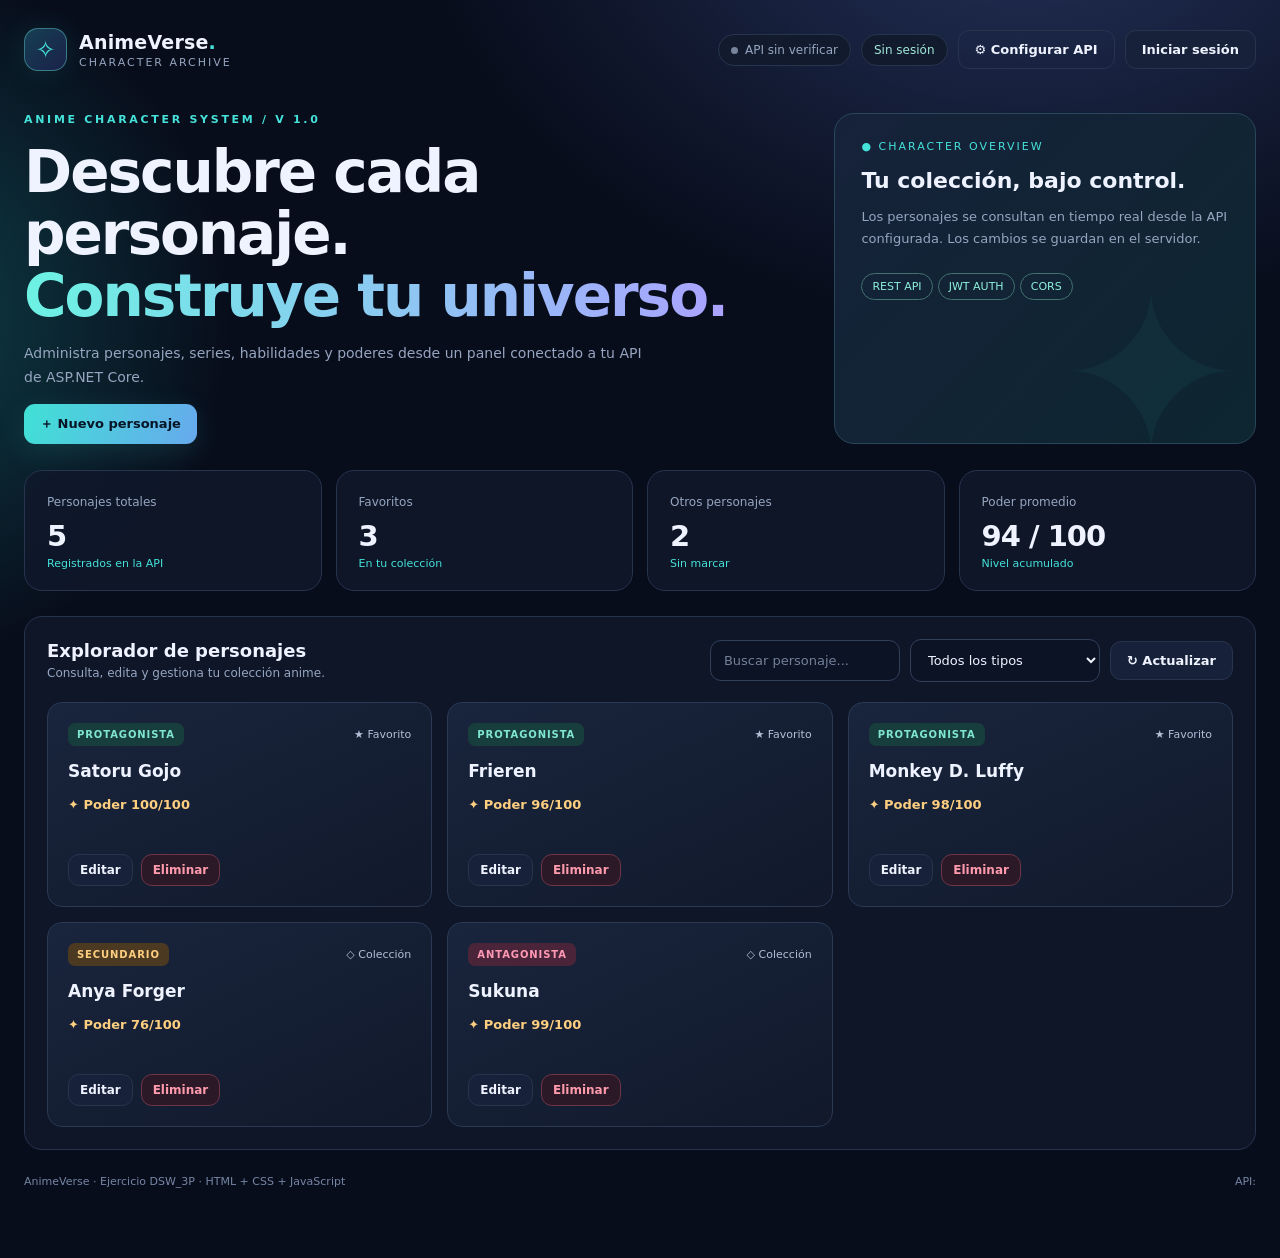
==== QuestLog_Frontend.html @ a54f8540 "Correct frontend to AnimeVerse character archive Co-authored-by: Copilot <223556219+Copilot@users.no" ====
<!doctype html>
<html lang="es">
<head>
<meta charset="utf-8"><meta name="viewport" content="width=device-width, initial-scale=1">
<title>AnimeVerse — Character Archive</title>
<style>
:root{color-scheme:dark;--bg:#080d1b;--panel:#10182b;--panel2:#151f35;--line:#27344e;--text:#eef3ff;--muted:#96a5c0;--cyan:#45e2da;--violet:#9e85ff;--danger:#ff7c96;--gold:#ffcf80}*{box-sizing:border-box}body{margin:0;font-family:Inter,ui-sans-serif,system-ui,-apple-system,Segoe UI,sans-serif;color:var(--text);background:radial-gradient(ellipse 60% 45% at 80% -10%,#25325c 0%,transparent 80%),radial-gradient(ellipse 35% 35% at -10% 25%,#0e434b 0%,transparent 80%),var(--bg);min-height:100vh}button,input,select{font:inherit}button{cursor:pointer}button:disabled{opacity:.5;cursor:not-allowed}button:focus-visible,input:focus-visible,select:focus-visible{outline:2px solid var(--cyan);outline-offset:2px}.shell{max-width:1320px;margin:auto;padding:28px 24px 70px}.top{display:flex;justify-content:space-between;align-items:center;gap:18px;margin-bottom:42px}.brand{display:flex;align-items:center;gap:12px}.brand-mark{width:43px;height:43px;display:grid;place-items:center;border:1px solid #6ce9e166;background:linear-gradient(135deg,#153f53,#1b2149);border-radius:14px;box-shadow:0 0 30px #45e2da1a;color:var(--cyan);font-size:24px}.brand strong{display:block;letter-spacing:.2px;font-size:19px}.brand small{display:block;color:var(--muted);font-size:11px;letter-spacing:2px;margin-top:3px}.top-actions{display:flex;align-items:center;gap:10px;flex-wrap:wrap}.pill{border:1px solid var(--line);border-radius:999px;padding:8px 12px;font-size:12px;color:var(--muted);background:#111b2d}.dot{display:inline-block;width:7px;height:7px;border-radius:50%;background:#77859c;margin-right:7px}.dot.ok{background:var(--cyan);box-shadow:0 0 12px var(--cyan)}.btn{border:1px solid var(--line);background:#172139;color:var(--text);border-radius:11px;padding:11px 16px;font-weight:650;font-size:13px;transition:.18s}.btn:hover:not(:disabled){transform:translateY(-1px);border-color:#5e789e}.btn.primary{background:linear-gradient(110deg,#40e1d5,#67a9ed);border:0;color:#071526;box-shadow:0 8px 30px #45e2da22}.btn.ghost{background:transparent}.btn.danger{color:#ff9bad;border-color:#6d3546;background:#2b1927}.hero{display:grid;grid-template-columns:1.5fr .8fr;gap:20px;align-items:stretch;margin-bottom:26px}.eyebrow{color:var(--cyan);font-size:11px;letter-spacing:2.7px;font-weight:750}.hero h1{font-size:clamp(34px,5vw,58px);line-height:1.07;letter-spacing:-2px;margin:15px 0}.hero h1 span{background:linear-gradient(90deg,#6cf2e3,#aaa2ff);color:transparent;background-clip:text}.hero p{color:var(--muted);line-height:1.7;max-width:620px;font-size:14px}.hero-side{background:linear-gradient(135deg,#16223a,#0d2630);border:1px solid #29475a;border-radius:20px;padding:26px;position:relative;overflow:hidden}.hero-side:after{content:'✦';position:absolute;right:12px;bottom:-60px;font-size:220px;color:#45e2da0c}.hero-side .kicker{font-size:11px;color:var(--cyan);letter-spacing:2px}.hero-side h3{font-size:22px;margin:15px 0 9px}.hero-side p{font-size:13px}.mini{display:inline-block;border:1px solid #42736e;color:#8ef1dd;border-radius:999px;padding:6px 10px;font-size:11px;margin-top:10px}.stats{display:grid;grid-template-columns:repeat(4,1fr);gap:14px;margin-bottom:25px}.stat,.panel{background:#10182bd9;border:1px solid var(--line);border-radius:18px}.stat{padding:20px 22px}.stat small{color:var(--muted);font-size:12px}.stat strong{display:block;font-size:29px;margin-top:9px;letter-spacing:-1px}.stat .sub{font-size:11px;color:var(--cyan);margin-top:4px}.panel{padding:22px}.panel-head{display:flex;justify-content:space-between;align-items:center;gap:15px;flex-wrap:wrap;margin-bottom:20px}.panel-head h2{font-size:18px;margin:0}.panel-head p{margin:5px 0 0;color:var(--muted);font-size:12px}.toolbar{display:flex;gap:10px;align-items:center;flex-wrap:wrap}.field{background:#0b1324;border:1px solid #31405b;border-radius:11px;color:var(--text);padding:12px 13px;min-width:0;width:100%;font-size:13px}.field::placeholder{color:#73819a}.toolbar .field{width:190px}.toolbar select{width:150px}.mission-grid{display:grid;grid-template-columns:repeat(3,minmax(0,1fr));gap:15px}.mission{border:1px solid #2b3955;border-radius:15px;background:linear-gradient(155deg,#19253d,#11192b);padding:20px;min-height:205px;display:flex;flex-direction:column;gap:14px;transition:.18s}.mission:hover{border-color:#577ba0;transform:translateY(-2px)}.mission-top{display:flex;justify-content:space-between;gap:10px;align-items:center}.tag{font-size:10px;font-weight:800;letter-spacing:.9px;padding:6px 9px;border-radius:7px;background:#2b3252;color:#b7b1ff;text-transform:uppercase}.tag.facil{background:#173e3c;color:#80e6d0}.tag.media{background:#4c3922;color:#ffcf80}.tag.dificil{background:#4a2539;color:#ff99b5}.state{font-size:11px;color:#b1bfd7}.mission h3{font-size:17px;margin:0;line-height:1.35;overflow-wrap:anywhere}.xp{font-size:13px;color:var(--gold);font-weight:750}.mission-actions{margin-top:auto;display:flex;gap:8px}.mission-actions .btn{padding:8px 11px;font-size:12px}.empty{text-align:center;padding:55px 15px;color:var(--muted);grid-column:1/-1;border:1px dashed #34425d;border-radius:15px}.empty strong{display:block;color:var(--text);margin-bottom:8px}.foot{margin-top:25px;display:flex;justify-content:space-between;gap:10px;flex-wrap:wrap;font-size:11px;color:#7586a5}.overlay{position:fixed;inset:0;background:#040915cc;backdrop-filter:blur(8px);display:none;align-items:center;justify-content:center;padding:20px;z-index:20}.overlay.show{display:flex}.dialog{background:#121d32;border:1px solid #3a4b6a;border-radius:22px;padding:27px;width:min(100%,480px);box-shadow:0 28px 80px #0009}.dialog h2{margin:0 0 8px;font-size:23px}.dialog p{font-size:13px;color:var(--muted);line-height:1.6}.form{display:grid;gap:13px;margin-top:20px}.form label{display:grid;gap:7px;font-size:12px;color:#bfcae0;font-weight:650}.form-actions{display:flex;justify-content:flex-end;gap:10px;margin-top:10px}.notice{position:fixed;bottom:22px;right:22px;z-index:30;background:#1c2a40;border:1px solid #477187;border-radius:12px;padding:14px 18px;max-width:min(420px,90vw);font-size:13px;box-shadow:0 14px 50px #0008;display:none}.notice.show{display:block}.notice.error{border-color:#b04b65}.config-hint{font-size:11px;color:var(--muted)}.auth-badge{color:#a3e9d9}.sep{height:1px;background:var(--line);margin:10px 0}.hidden{display:none!important}@media(max-width:980px){.mission-grid{grid-template-columns:repeat(2,1fr)}.hero{grid-template-columns:1fr}.stats{grid-template-columns:repeat(2,1fr)}}@media(max-width:600px){.shell{padding:18px 14px 45px}.top{align-items:flex-start;flex-direction:column;margin-bottom:30px}.hero h1{letter-spacing:-1px}.stats{gap:8px}.stat{padding:15px}.mission-grid{grid-template-columns:1fr}.panel{padding:15px}.toolbar{width:100%}.toolbar .field,.toolbar select{width:100%}.toolbar .btn{width:100%}.top-actions{width:100%}.hero-side{padding:20px}}
</style>
</head>
<body>
<div class="shell">
<header class="top"><div class="brand"><div class="brand-mark">✧</div><div><strong>AnimeVerse<span style="color:var(--cyan)">.</span></strong><small>CHARACTER ARCHIVE</small></div></div><div class="top-actions"><span class="pill"><span id="apiDot" class="dot"></span><span id="apiStatus">API sin verificar</span></span><span id="authStatus" class="pill auth-badge">Sin sesión</span><button id="configBtn" class="btn ghost">⚙ Configurar API</button><button id="authBtn" class="btn">Iniciar sesión</button></div></header>
<section class="hero"><div><div class="eyebrow">ANIME CHARACTER SYSTEM / V 1.0</div><h1>Descubre cada personaje.<br><span>Construye tu universo.</span></h1><p>Administra personajes, series, habilidades y poderes desde un panel conectado a tu API de ASP.NET Core.</p><button id="newBtn" class="btn primary">＋ Nuevo personaje</button></div><aside class="hero-side"><div class="kicker">● CHARACTER OVERVIEW</div><h3>Tu colección, bajo control.</h3><p>Los personajes se consultan en tiempo real desde la API configurada. Los cambios se guardan en el servidor.</p><span class="mini">REST API</span> <span class="mini">JWT AUTH</span> <span class="mini">CORS</span></aside></section>
<section class="stats"><div class="stat"><small>Personajes totales</small><strong id="total">—</strong><div class="sub">Registrados en la API</div></div><div class="stat"><small>Favoritos</small><strong id="done">—</strong><div class="sub">En tu colección</div></div><div class="stat"><small>Otros personajes</small><strong id="pending">—</strong><div class="sub">Sin marcar</div></div><div class="stat"><small>Poder promedio</small><strong id="xp">—</strong><div class="sub">Nivel acumulado</div></div></section>
<main class="panel"><div class="panel-head"><div><h2>Explorador de personajes</h2><p>Consulta, edita y gestiona tu colección anime.</p></div><div class="toolbar"><input id="search" class="field" placeholder="Buscar personaje..." aria-label="Buscar personaje"><select id="filter" class="field" aria-label="Filtrar por tipo"><option value="all">Todos los tipos</option><option value="pending">No favoritos</option><option value="done">Favoritos</option></select><button id="refreshBtn" class="btn">↻ Actualizar</button></div></div><div id="missions" class="mission-grid"><div class="empty"><strong>Conecta tu API para comenzar</strong>Configura la URL y autentícate para cargar personajes.</div></div></main><footer class="foot"><span>AnimeVerse · Ejercicio DSW_3P · HTML + CSS + JavaScript</span><span id="currentUrl">API: sin configurar</span></footer>
</div>
<div id="configModal" class="overlay" role="dialog" aria-modal="true" aria-labelledby="configTitle"><div class="dialog"><h2 id="configTitle">Conectar API</h2><p>Indica la dirección base de la API de personajes. Ejemplo: <code>http://localhost:5186</code>. No incluyas <code>/api/personajes</code>.</p><form id="configForm" class="form"><label>URL base de AnimeVerse<input id="baseUrl" class="field" type="url" placeholder="http://localhost:5186" required></label><div class="config-hint">El frontend debe ejecutarse desde un origen permitido en la política CORS de ASP.NET Core.</div><div class="form-actions"><button type="button" class="btn" data-close="configModal">Cancelar</button><button type="submit" class="btn primary">Guardar URL</button></div></form></div></div>
<div id="loginModal" class="overlay" role="dialog" aria-modal="true" aria-labelledby="loginTitle"><div class="dialog"><h2 id="loginTitle">Acceso a AnimeVerse</h2><p>Inicia sesión con las credenciales configuradas en tu API.</p><form id="loginForm" class="form"><label>Usuario<input id="username" class="field" autocomplete="username" required></label><label>Contraseña<input id="password" class="field" type="password" autocomplete="current-password" required></label><div class="form-actions"><button type="button" class="btn" data-close="loginModal">Cancelar</button><button type="submit" class="btn primary">Obtener token</button></div></form></div></div>
<div id="missionModal" class="overlay" role="dialog" aria-modal="true" aria-labelledby="missionTitle"><div class="dialog"><h2 id="missionTitle">Nuevo personaje</h2><p>Los cambios se enviarán directamente a la API configurada.</p><form id="missionForm" class="form"><input type="hidden" id="missionId"><label>Nombre del personaje<input id="missionName" class="field" maxlength="120" required placeholder="Ej. Satoru Gojo"></label><label>Tipo<select id="missionDifficulty" class="field"><option value="Protagonista">Protagonista</option><option value="Antagonista">Antagonista</option><option value="Secundario">Secundario</option></select></label><label>Poder (0-100)<input id="missionXp" class="field" type="number" min="0" max="100" step="1" value="90" required></label><label style="display:flex;align-items:center;gap:10px"><input id="missionDone" type="checkbox"> Personaje favorito</label><div class="form-actions"><button type="button" class="btn" data-close="missionModal">Cancelar</button><button type="submit" class="btn primary">Guardar personaje</button></div></form></div></div>
<div id="toast" class="notice" role="status" aria-live="polite"></div>
<script>
'use strict';
// CONFIGURACIÓN GENERAL: cambia esta URL o utiliza el botón «Configurar API».
const DEFAULT_API_URL = '';
const state = {baseUrl:localStorage.getItem('animeverse_api_url')||DEFAULT_API_URL, token:'', missions:[
  {id:1,nombre:'Satoru Gojo',dificultad:'Protagonista',recompensaXP:100,completada:true},
  {id:2,nombre:'Frieren',dificultad:'Protagonista',recompensaXP:96,completada:true},
  {id:3,nombre:'Monkey D. Luffy',dificultad:'Protagonista',recompensaXP:98,completada:true},
  {id:4,nombre:'Anya Forger',dificultad:'Secundario',recompensaXP:76,completada:false},
  {id:5,nombre:'Sukuna',dificultad:'Antagonista',recompensaXP:99,completada:false}
], loaded:false};
const $=id=>document.getElementById(id);
const cleanUrl=url=>url.trim().replace(/\/+$/,'');
const notify=(message,error=false)=>{const el=$('toast');el.textContent=message;el.className='notice show'+(error?' error':'');clearTimeout(notify.timer);notify.timer=setTimeout(()=>el.classList.remove('show'),4800)};
const show=id=>$(id).classList.add('show');
const hide=id=>$(id).classList.remove('show');
const updateHeader=()=>{$('currentUrl').textContent='API: '+state.baseUrl;$('authStatus').textContent=state.token?'● Sesión activa':'Sin sesión';$('authBtn').textContent=state.token?'Cerrar sesión':'Iniciar sesión';};
const setConnection=ok=>{$('apiDot').className='dot'+(ok?' ok':'');$('apiStatus').textContent=ok?'API conectada':'API sin verificar';};
async function api(path,options={}){
  const headers={Accept:'application/json',...(options.body?{'Content-Type':'application/json'}:{}),...(state.token?{Authorization:'Bearer '+state.token}:{})};
  let response;
  try{response=await fetch(state.baseUrl+path,{...options,headers:{...headers,...options.headers}})}
  catch(e){setConnection(false);throw new Error('No se pudo conectar. Revisa la URL, que la API esté ejecutándose, HTTPS y la configuración CORS. '+e.message)}
  setConnection(true);
  if(response.status===401){state.token='';updateHeader();throw new Error('401: inicia sesión nuevamente para acceder a las misiones.')}
  if(response.status===403)throw new Error('403: tu usuario no tiene permiso para esta operación.');
  if(!response.ok){const body=await response.text();throw new Error('HTTP '+response.status+(body?': '+body.slice(0,200):''))}
  if(response.status===204)return null;
  const raw=await response.text();if(!raw)return null;
  try{return JSON.parse(raw)}catch{return raw}
}
const pick=(obj,...keys)=>{for(const k of keys){if(obj[k]!==undefined)return obj[k]}return undefined};
function render(){
  const list=state.missions;
  $('total').textContent=list.length;$('done').textContent=list.filter(m=>Boolean(pick(m,'completada','Completada','favorito','Favorito'))).length;
  $('pending').textContent=list.length-Number($('done').textContent);
  $('xp').textContent=list.length?(Math.round(list.reduce((n,m)=>n+Number(pick(m,'recompensaXP','RecompensaXP','poder','Poder')||0),0)/list.length)+' / 100'):'—';
  const q=$('search').value.trim().toLocaleLowerCase('es');const f=$('filter').value;
  const filtered=list.filter(m=>{const done=Boolean(pick(m,'completada','Completada'));const name=String(pick(m,'nombre','Nombre')||'');return name.toLocaleLowerCase('es').includes(q)&&(f==='all'||(f==='done'&&done)||(f==='pending'&&!done))});
  const root=$('missions');root.replaceChildren();
  if(!filtered.length){const el=document.createElement('div');el.className='empty';el.innerHTML='<strong>No hay personajes para mostrar</strong>';el.append(document.createTextNode(state.loaded?'Prueba otro filtro o crea un personaje nuevo.':'Conecta la API e inicia sesión.'));root.append(el);return}
  for(const m of filtered){const id=pick(m,'id','Id'),name=String(pick(m,'nombre','Nombre')||'Sin nombre'),difficulty=String(pick(m,'dificultad','Dificultad')||'Media'),xp=Number(pick(m,'recompensaXP','RecompensaXP')||0),done=Boolean(pick(m,'completada','Completada'));
    const card=document.createElement('article');card.className='mission';const top=document.createElement('div');top.className='mission-top';const tag=document.createElement('span');tag.className='tag '+(difficulty.toLowerCase().normalize('NFD').replace(/[\u0300-\u036f]/g,'').includes('protagon')?'facil':difficulty.toLowerCase().includes('antagon')?'dificil':'media');tag.textContent=difficulty;const status=document.createElement('span');status.className='state';status.textContent=done?'★ Favorito':'◇ Colección';top.append(tag,status);const title=document.createElement('h3');title.textContent=name;const reward=document.createElement('div');reward.className='xp';reward.textContent='✦ Poder '+xp+'/100';const actions=document.createElement('div');actions.className='mission-actions';const edit=document.createElement('button');edit.className='btn';edit.textContent='Editar';edit.addEventListener('click',()=>openMission(m));const del=document.createElement('button');del.className='btn danger';del.textContent='Eliminar';del.addEventListener('click',()=>deleteMission(id,name));actions.append(edit,del);card.append(top,title,reward,actions);root.append(card)
  }
}
async function loadMissions(){try{const data=await api('/api/personajes');if(!Array.isArray(data))throw new Error('La API no devolvió una lista de personajes.');state.missions=data.map(p=>({id:pick(p,'id','Id'),nombre:pick(p,'nombre','Nombre'),dificultad:pick(p,'tipo','Tipo')||'Secundario',recompensaXP:Number(pick(p,'poder','Poder')||0),completada:Boolean(pick(p,'favorito','Favorito'))}));state.loaded=true;render()}catch(e){state.loaded=false;state.missions=[];render();notify(e.message,true)}}
function openMission(m=null){$('missionForm').reset();$('missionId').value=m?String(pick(m,'id','Id')):'';$('missionTitle').textContent=m?'Editar personaje':'Nuevo personaje';$('missionName').value=m?String(pick(m,'nombre','Nombre')||''):'';$('missionDifficulty').value=m?String(pick(m,'dificultad','Dificultad','tipo','Tipo')||'Secundario'):'Protagonista';$('missionXp').value=m?String(pick(m,'recompensaXP','RecompensaXP','poder','Poder')||90):'90';$('missionDone').checked=m?Boolean(pick(m,'completada','Completada','favorito','Favorito')):false;show('missionModal')}
async function deleteMission(id,name){if(!confirm('¿Eliminar al personaje «'+name+'»?'))return;try{await api('/api/personajes/'+encodeURIComponent(id),{method:'DELETE'});notify('Personaje eliminado.');await loadMissions()}catch(e){notify(e.message,true)}}
$('missionForm').addEventListener('submit',async e=>{e.preventDefault();const id=$('missionId').value;const body={nombre:$('missionName').value.trim(),tipo:$('missionDifficulty').value,poder:Number($('missionXp').value),favorito:$('missionDone').checked,anime:'Por definir'};if(id)body.id=Number(id);try{await api('/api/personajes'+(id?'/'+encodeURIComponent(id):''),{method:id?'PUT':'POST',body:JSON.stringify(body)});hide('missionModal');notify(id?'Personaje actualizado.':'Personaje creado.');await loadMissions()}catch(err){notify(err.message,true)}});
$('loginForm').addEventListener('submit',async e=>{e.preventDefault();try{const result=await api('/api/auth/login',{method:'POST',body:JSON.stringify({usuario:$('username').value,password:$('password').value})});const token=pick(result,'access_token','accessToken','token');if(!token)throw new Error('La respuesta no contiene access_token.');state.token=token;$('password').value='';hide('loginModal');updateHeader();notify('Sesión iniciada.');await loadMissions()}catch(err){notify(err.message,true)}});
$('configForm').addEventListener('submit',e=>{e.preventDefault();let url=cleanUrl($('baseUrl').value);try{const u=new URL(url);if(!['http:','https:'].includes(u.protocol)||u.username||u.password||u.search||u.hash||u.pathname!=='/')throw Error('URL inválida');url=u.origin}catch{notify('Usa una URL base válida, por ejemplo http://localhost:5186',true);return}state.baseUrl=url;localStorage.setItem('animeverse_api_url',url);state.token='';state.loaded=false;hide('configModal');updateHeader();setConnection(false);render();notify('URL guardada. Inicia sesión para conectar.');show('loginModal')});
$('configBtn').addEventListener('click',()=>{$('baseUrl').value=state.baseUrl;show('configModal')});$('authBtn').addEventListener('click',()=>{if(state.token){state.token='';state.missions=[];state.loaded=false;render();updateHeader();notify('Sesión cerrada.')}else show('loginModal')});$('newBtn').addEventListener('click',()=>{if(!state.token){show('loginModal');notify('Inicia sesión para crear misiones.');return}openMission()});$('refreshBtn').addEventListener('click',loadMissions);$('search').addEventListener('input',render);$('filter').addEventListener('change',render);document.querySelectorAll('[data-close]').forEach(b=>b.addEventListener('click',()=>hide(b.dataset.close)));document.querySelectorAll('.overlay').forEach(m=>m.addEventListener('click',e=>{if(e.target===m)hide(m.id)}));document.addEventListener('keydown',e=>{if(e.key==='Escape')document.querySelectorAll('.overlay.show').forEach(m=>hide(m.id))});updateHeader();render();
</script>
</body>
</html>
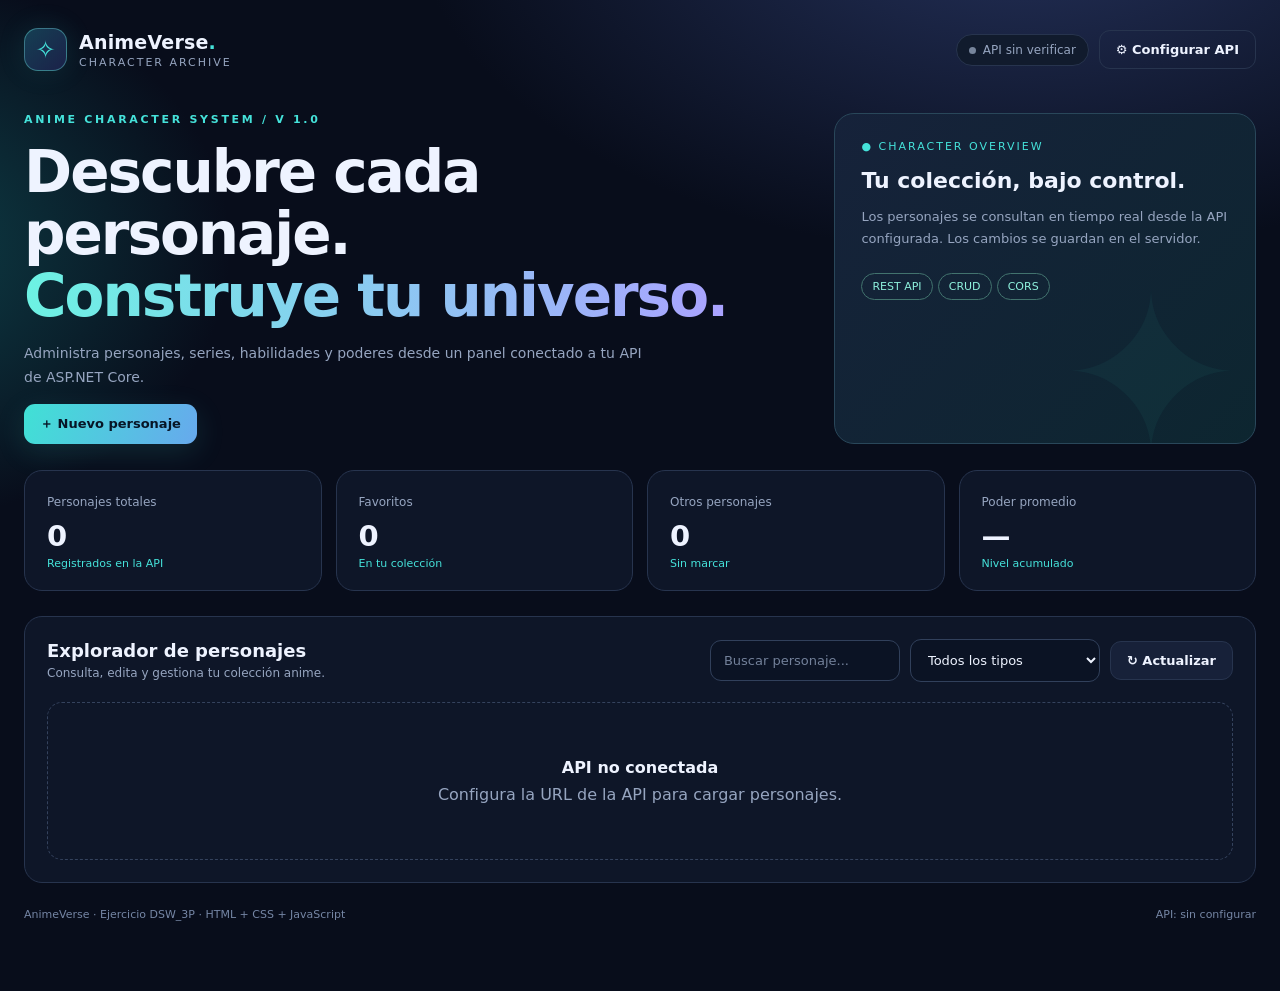
==== commit cc4f9b57: "Corrige conexión y edición de personajes Co-authored-by: Copilot <223556219+Copilot@users.noreply.gi" ====
--- a/QuestLog_Frontend.html
+++ b/QuestLog_Frontend.html
@@ -9,41 +9,37 @@
 </head>
 <body>
 <div class="shell">
-<header class="top"><div class="brand"><div class="brand-mark">✧</div><div><strong>AnimeVerse<span style="color:var(--cyan)">.</span></strong><small>CHARACTER ARCHIVE</small></div></div><div class="top-actions"><span class="pill"><span id="apiDot" class="dot"></span><span id="apiStatus">API sin verificar</span></span><span id="authStatus" class="pill auth-badge">Sin sesión</span><button id="configBtn" class="btn ghost">⚙ Configurar API</button><button id="authBtn" class="btn">Iniciar sesión</button></div></header>
-<section class="hero"><div><div class="eyebrow">ANIME CHARACTER SYSTEM / V 1.0</div><h1>Descubre cada personaje.<br><span>Construye tu universo.</span></h1><p>Administra personajes, series, habilidades y poderes desde un panel conectado a tu API de ASP.NET Core.</p><button id="newBtn" class="btn primary">＋ Nuevo personaje</button></div><aside class="hero-side"><div class="kicker">● CHARACTER OVERVIEW</div><h3>Tu colección, bajo control.</h3><p>Los personajes se consultan en tiempo real desde la API configurada. Los cambios se guardan en el servidor.</p><span class="mini">REST API</span> <span class="mini">JWT AUTH</span> <span class="mini">CORS</span></aside></section>
+<header class="top"><div class="brand"><div class="brand-mark">✧</div><div><strong>AnimeVerse<span style="color:var(--cyan)">.</span></strong><small>CHARACTER ARCHIVE</small></div></div><div class="top-actions"><span class="pill"><span id="apiDot" class="dot"></span><span id="apiStatus">API sin verificar</span></span><button id="configBtn" class="btn ghost">⚙ Configurar API</button></div></header>
+<section class="hero"><div><div class="eyebrow">ANIME CHARACTER SYSTEM / V 1.0</div><h1>Descubre cada personaje.<br><span>Construye tu universo.</span></h1><p>Administra personajes, series, habilidades y poderes desde un panel conectado a tu API de ASP.NET Core.</p><button id="newBtn" class="btn primary">＋ Nuevo personaje</button></div><aside class="hero-side"><div class="kicker">● CHARACTER OVERVIEW</div><h3>Tu colección, bajo control.</h3><p>Los personajes se consultan en tiempo real desde la API configurada. Los cambios se guardan en el servidor.</p><span class="mini">REST API</span> <span class="mini">CRUD</span> <span class="mini">CORS</span></aside></section>
 <section class="stats"><div class="stat"><small>Personajes totales</small><strong id="total">—</strong><div class="sub">Registrados en la API</div></div><div class="stat"><small>Favoritos</small><strong id="done">—</strong><div class="sub">En tu colección</div></div><div class="stat"><small>Otros personajes</small><strong id="pending">—</strong><div class="sub">Sin marcar</div></div><div class="stat"><small>Poder promedio</small><strong id="xp">—</strong><div class="sub">Nivel acumulado</div></div></section>
-<main class="panel"><div class="panel-head"><div><h2>Explorador de personajes</h2><p>Consulta, edita y gestiona tu colección anime.</p></div><div class="toolbar"><input id="search" class="field" placeholder="Buscar personaje..." aria-label="Buscar personaje"><select id="filter" class="field" aria-label="Filtrar por tipo"><option value="all">Todos los tipos</option><option value="pending">No favoritos</option><option value="done">Favoritos</option></select><button id="refreshBtn" class="btn">↻ Actualizar</button></div></div><div id="missions" class="mission-grid"><div class="empty"><strong>Conecta tu API para comenzar</strong>Configura la URL y autentícate para cargar personajes.</div></div></main><footer class="foot"><span>AnimeVerse · Ejercicio DSW_3P · HTML + CSS + JavaScript</span><span id="currentUrl">API: sin configurar</span></footer>
+<main class="panel"><div class="panel-head"><div><h2>Explorador de personajes</h2><p>Consulta, edita y gestiona tu colección anime.</p></div><div class="toolbar"><input id="search" class="field" placeholder="Buscar personaje..." aria-label="Buscar personaje"><select id="filter" class="field" aria-label="Filtrar por tipo"><option value="all">Todos los tipos</option><option value="pending">No favoritos</option><option value="done">Favoritos</option></select><button id="refreshBtn" class="btn">↻ Actualizar</button></div></div><div id="missions" class="mission-grid"><div class="empty"><strong>Conecta tu API para comenzar</strong>Configura la URL de la API para cargar personajes.</div></div></main><footer class="foot"><span>AnimeVerse · Ejercicio DSW_3P · HTML + CSS + JavaScript</span><span id="currentUrl">API: sin configurar</span></footer>
 </div>
-<div id="configModal" class="overlay" role="dialog" aria-modal="true" aria-labelledby="configTitle"><div class="dialog"><h2 id="configTitle">Conectar API</h2><p>Indica la dirección base de la API de personajes. Ejemplo: <code>http://localhost:5186</code>. No incluyas <code>/api/personajes</code>.</p><form id="configForm" class="form"><label>URL base de AnimeVerse<input id="baseUrl" class="field" type="url" placeholder="http://localhost:5186" required></label><div class="config-hint">El frontend debe ejecutarse desde un origen permitido en la política CORS de ASP.NET Core.</div><div class="form-actions"><button type="button" class="btn" data-close="configModal">Cancelar</button><button type="submit" class="btn primary">Guardar URL</button></div></form></div></div>
-<div id="loginModal" class="overlay" role="dialog" aria-modal="true" aria-labelledby="loginTitle"><div class="dialog"><h2 id="loginTitle">Acceso a AnimeVerse</h2><p>Inicia sesión con las credenciales configuradas en tu API.</p><form id="loginForm" class="form"><label>Usuario<input id="username" class="field" autocomplete="username" required></label><label>Contraseña<input id="password" class="field" type="password" autocomplete="current-password" required></label><div class="form-actions"><button type="button" class="btn" data-close="loginModal">Cancelar</button><button type="submit" class="btn primary">Obtener token</button></div></form></div></div>
+<div id="configModal" class="overlay" role="dialog" aria-modal="true" aria-labelledby="configTitle"><div class="dialog"><h2 id="configTitle">Conectar API</h2><p>Indica la dirección base de la API de personajes. Para este proyecto, usa <code>http://localhost:5153</code>. No incluyas <code>/api/personajes</code>.</p><form id="configForm" class="form"><label>URL base de AnimeVerse<input id="baseUrl" class="field" type="url" placeholder="http://localhost:5153" required></label><div class="config-hint">El frontend debe ejecutarse desde un origen permitido en la política CORS de ASP.NET Core.</div><div class="form-actions"><button type="button" class="btn" data-close="configModal">Cancelar</button><button type="submit" class="btn primary">Guardar URL</button></div></form></div></div>
 <div id="missionModal" class="overlay" role="dialog" aria-modal="true" aria-labelledby="missionTitle"><div class="dialog"><h2 id="missionTitle">Nuevo personaje</h2><p>Los cambios se enviarán directamente a la API configurada.</p><form id="missionForm" class="form"><input type="hidden" id="missionId"><label>Nombre del personaje<input id="missionName" class="field" maxlength="120" required placeholder="Ej. Satoru Gojo"></label><label>Tipo<select id="missionDifficulty" class="field"><option value="Protagonista">Protagonista</option><option value="Antagonista">Antagonista</option><option value="Secundario">Secundario</option></select></label><label>Poder (0-100)<input id="missionXp" class="field" type="number" min="0" max="100" step="1" value="90" required></label><label style="display:flex;align-items:center;gap:10px"><input id="missionDone" type="checkbox"> Personaje favorito</label><div class="form-actions"><button type="button" class="btn" data-close="missionModal">Cancelar</button><button type="submit" class="btn primary">Guardar personaje</button></div></form></div></div>
 <div id="toast" class="notice" role="status" aria-live="polite"></div>
 <script>
 'use strict';
-// CONFIGURACIÓN GENERAL: cambia esta URL o utiliza el botón «Configurar API».
+// Configura aquí la URL base o utiliza el botón «Configurar API».
 const DEFAULT_API_URL = '';
-const state = {baseUrl:localStorage.getItem('animeverse_api_url')||DEFAULT_API_URL, token:'', missions:[
-  {id:1,nombre:'Satoru Gojo',dificultad:'Protagonista',recompensaXP:100,completada:true},
-  {id:2,nombre:'Frieren',dificultad:'Protagonista',recompensaXP:96,completada:true},
-  {id:3,nombre:'Monkey D. Luffy',dificultad:'Protagonista',recompensaXP:98,completada:true},
-  {id:4,nombre:'Anya Forger',dificultad:'Secundario',recompensaXP:76,completada:false},
-  {id:5,nombre:'Sukuna',dificultad:'Antagonista',recompensaXP:99,completada:false}
-], loaded:false};
+const savedApiUrl=localStorage.getItem('animeverse_api_url');
+const baseUrl=savedApiUrl==='http://localhost:5186'?'http://localhost:5153':savedApiUrl||DEFAULT_API_URL;
+if(savedApiUrl==='http://localhost:5186')localStorage.setItem('animeverse_api_url',baseUrl);
+const state = {baseUrl, missions:[], loaded:false};
 const $=id=>document.getElementById(id);
 const cleanUrl=url=>url.trim().replace(/\/+$/,'');
 const notify=(message,error=false)=>{const el=$('toast');el.textContent=message;el.className='notice show'+(error?' error':'');clearTimeout(notify.timer);notify.timer=setTimeout(()=>el.classList.remove('show'),4800)};
 const show=id=>$(id).classList.add('show');
 const hide=id=>$(id).classList.remove('show');
-const updateHeader=()=>{$('currentUrl').textContent='API: '+state.baseUrl;$('authStatus').textContent=state.token?'● Sesión activa':'Sin sesión';$('authBtn').textContent=state.token?'Cerrar sesión':'Iniciar sesión';};
+const updateHeader=()=>{$('currentUrl').textContent='API: '+(state.baseUrl||'sin configurar');};
 const setConnection=ok=>{$('apiDot').className='dot'+(ok?' ok':'');$('apiStatus').textContent=ok?'API conectada':'API sin verificar';};
 async function api(path,options={}){
-  const headers={Accept:'application/json',...(options.body?{'Content-Type':'application/json'}:{}),...(state.token?{Authorization:'Bearer '+state.token}:{})};
+  if(!state.baseUrl)throw new Error('Configura primero la URL base de la API (por ejemplo, http://localhost:5153).');
+  const headers={Accept:'application/json',...(options.body?{'Content-Type':'application/json'}:{})};
   let response;
   try{response=await fetch(state.baseUrl+path,{...options,headers:{...headers,...options.headers}})}
   catch(e){setConnection(false);throw new Error('No se pudo conectar. Revisa la URL, que la API esté ejecutándose, HTTPS y la configuración CORS. '+e.message)}
   setConnection(true);
-  if(response.status===401){state.token='';updateHeader();throw new Error('401: inicia sesión nuevamente para acceder a las misiones.')}
-  if(response.status===403)throw new Error('403: tu usuario no tiene permiso para esta operación.');
+  if(response.status===405)throw new Error('HTTP 405: la dirección configurada no acepta esta operación. Usa la URL del backend ASP.NET Core (este proyecto usa http://localhost:5153), no la página de GitHub Pages.');
   if(!response.ok){const body=await response.text();throw new Error('HTTP '+response.status+(body?': '+body.slice(0,200):''))}
   if(response.status===204)return null;
   const raw=await response.text();if(!raw)return null;
@@ -58,18 +54,17 @@
   const q=$('search').value.trim().toLocaleLowerCase('es');const f=$('filter').value;
   const filtered=list.filter(m=>{const done=Boolean(pick(m,'completada','Completada'));const name=String(pick(m,'nombre','Nombre')||'');return name.toLocaleLowerCase('es').includes(q)&&(f==='all'||(f==='done'&&done)||(f==='pending'&&!done))});
   const root=$('missions');root.replaceChildren();
-  if(!filtered.length){const el=document.createElement('div');el.className='empty';el.innerHTML='<strong>No hay personajes para mostrar</strong>';el.append(document.createTextNode(state.loaded?'Prueba otro filtro o crea un personaje nuevo.':'Conecta la API e inicia sesión.'));root.append(el);return}
+  if(!filtered.length){const el=document.createElement('div');el.className='empty';el.innerHTML='<strong>'+(state.loaded?'No hay personajes para mostrar':'API no conectada')+'</strong>';el.append(document.createTextNode(state.loaded?'Prueba otro filtro o crea un personaje nuevo.':'Configura la URL de la API para cargar personajes.'));root.append(el);return}
   for(const m of filtered){const id=pick(m,'id','Id'),name=String(pick(m,'nombre','Nombre')||'Sin nombre'),difficulty=String(pick(m,'dificultad','Dificultad')||'Media'),xp=Number(pick(m,'recompensaXP','RecompensaXP')||0),done=Boolean(pick(m,'completada','Completada'));
     const card=document.createElement('article');card.className='mission';const top=document.createElement('div');top.className='mission-top';const tag=document.createElement('span');tag.className='tag '+(difficulty.toLowerCase().normalize('NFD').replace(/[\u0300-\u036f]/g,'').includes('protagon')?'facil':difficulty.toLowerCase().includes('antagon')?'dificil':'media');tag.textContent=difficulty;const status=document.createElement('span');status.className='state';status.textContent=done?'★ Favorito':'◇ Colección';top.append(tag,status);const title=document.createElement('h3');title.textContent=name;const reward=document.createElement('div');reward.className='xp';reward.textContent='✦ Poder '+xp+'/100';const actions=document.createElement('div');actions.className='mission-actions';const edit=document.createElement('button');edit.className='btn';edit.textContent='Editar';edit.addEventListener('click',()=>openMission(m));const del=document.createElement('button');del.className='btn danger';del.textContent='Eliminar';del.addEventListener('click',()=>deleteMission(id,name));actions.append(edit,del);card.append(top,title,reward,actions);root.append(card)
   }
 }
-async function loadMissions(){try{const data=await api('/api/personajes');if(!Array.isArray(data))throw new Error('La API no devolvió una lista de personajes.');state.missions=data.map(p=>({id:pick(p,'id','Id'),nombre:pick(p,'nombre','Nombre'),dificultad:pick(p,'tipo','Tipo')||'Secundario',recompensaXP:Number(pick(p,'poder','Poder')||0),completada:Boolean(pick(p,'favorito','Favorito'))}));state.loaded=true;render()}catch(e){state.loaded=false;state.missions=[];render();notify(e.message,true)}}
-function openMission(m=null){$('missionForm').reset();$('missionId').value=m?String(pick(m,'id','Id')):'';$('missionTitle').textContent=m?'Editar personaje':'Nuevo personaje';$('missionName').value=m?String(pick(m,'nombre','Nombre')||''):'';$('missionDifficulty').value=m?String(pick(m,'dificultad','Dificultad','tipo','Tipo')||'Secundario'):'Protagonista';$('missionXp').value=m?String(pick(m,'recompensaXP','RecompensaXP','poder','Poder')||90):'90';$('missionDone').checked=m?Boolean(pick(m,'completada','Completada','favorito','Favorito')):false;show('missionModal')}
+async function loadMissions(){try{const data=await api('/api/personajes');if(!Array.isArray(data))throw new Error('La API no devolvió una lista de personajes.');state.missions=data.map(p=>({id:pick(p,'id','Id'),nombre:pick(p,'nombre','Nombre'),dificultad:pick(p,'tipo','Tipo')||'Secundario',recompensaXP:Number(pick(p,'poder','Poder')||0),completada:Boolean(pick(p,'favorito','Favorito'))}));state.loaded=true;render()}catch(e){state.loaded=false;state.missions=[];setConnection(false);render();notify(e.message,true)}}
+function openMission(m=null){if(!state.loaded){$('baseUrl').value=state.baseUrl;show('configModal');notify('Conecta la API antes de crear o editar personajes.',true);return}$('missionForm').reset();$('missionId').value=m?String(pick(m,'id','Id')):'';$('missionTitle').textContent=m?'Editar personaje':'Nuevo personaje';$('missionName').value=m?String(pick(m,'nombre','Nombre')||''):'';$('missionDifficulty').value=m?String(pick(m,'dificultad','Dificultad','tipo','Tipo')||'Secundario'):'Protagonista';$('missionXp').value=m?String(pick(m,'recompensaXP','RecompensaXP','poder','Poder')||90):'90';$('missionDone').checked=m?Boolean(pick(m,'completada','Completada','favorito','Favorito')):false;show('missionModal')}
 async function deleteMission(id,name){if(!confirm('¿Eliminar al personaje «'+name+'»?'))return;try{await api('/api/personajes/'+encodeURIComponent(id),{method:'DELETE'});notify('Personaje eliminado.');await loadMissions()}catch(e){notify(e.message,true)}}
 $('missionForm').addEventListener('submit',async e=>{e.preventDefault();const id=$('missionId').value;const body={nombre:$('missionName').value.trim(),tipo:$('missionDifficulty').value,poder:Number($('missionXp').value),favorito:$('missionDone').checked,anime:'Por definir'};if(id)body.id=Number(id);try{await api('/api/personajes'+(id?'/'+encodeURIComponent(id):''),{method:id?'PUT':'POST',body:JSON.stringify(body)});hide('missionModal');notify(id?'Personaje actualizado.':'Personaje creado.');await loadMissions()}catch(err){notify(err.message,true)}});
-$('loginForm').addEventListener('submit',async e=>{e.preventDefault();try{const result=await api('/api/auth/login',{method:'POST',body:JSON.stringify({usuario:$('username').value,password:$('password').value})});const token=pick(result,'access_token','accessToken','token');if(!token)throw new Error('La respuesta no contiene access_token.');state.token=token;$('password').value='';hide('loginModal');updateHeader();notify('Sesión iniciada.');await loadMissions()}catch(err){notify(err.message,true)}});
-$('configForm').addEventListener('submit',e=>{e.preventDefault();let url=cleanUrl($('baseUrl').value);try{const u=new URL(url);if(!['http:','https:'].includes(u.protocol)||u.username||u.password||u.search||u.hash||u.pathname!=='/')throw Error('URL inválida');url=u.origin}catch{notify('Usa una URL base válida, por ejemplo http://localhost:5186',true);return}state.baseUrl=url;localStorage.setItem('animeverse_api_url',url);state.token='';state.loaded=false;hide('configModal');updateHeader();setConnection(false);render();notify('URL guardada. Inicia sesión para conectar.');show('loginModal')});
-$('configBtn').addEventListener('click',()=>{$('baseUrl').value=state.baseUrl;show('configModal')});$('authBtn').addEventListener('click',()=>{if(state.token){state.token='';state.missions=[];state.loaded=false;render();updateHeader();notify('Sesión cerrada.')}else show('loginModal')});$('newBtn').addEventListener('click',()=>{if(!state.token){show('loginModal');notify('Inicia sesión para crear misiones.');return}openMission()});$('refreshBtn').addEventListener('click',loadMissions);$('search').addEventListener('input',render);$('filter').addEventListener('change',render);document.querySelectorAll('[data-close]').forEach(b=>b.addEventListener('click',()=>hide(b.dataset.close)));document.querySelectorAll('.overlay').forEach(m=>m.addEventListener('click',e=>{if(e.target===m)hide(m.id)}));document.addEventListener('keydown',e=>{if(e.key==='Escape')document.querySelectorAll('.overlay.show').forEach(m=>hide(m.id))});updateHeader();render();
+$('configForm').addEventListener('submit',async e=>{e.preventDefault();let url=cleanUrl($('baseUrl').value);try{const u=new URL(url);if(!['http:','https:'].includes(u.protocol)||u.username||u.password||u.search||u.hash||u.pathname!=='/')throw Error('URL inválida');url=u.origin}catch{notify('Usa una URL base válida, por ejemplo http://localhost:5153',true);return}state.baseUrl=url;localStorage.setItem('animeverse_api_url',url);state.loaded=false;state.missions=[];hide('configModal');updateHeader();setConnection(false);render();await loadMissions()});
+$('configBtn').addEventListener('click',()=>{$('baseUrl').value=state.baseUrl||'http://localhost:5153';show('configModal')});$('newBtn').addEventListener('click',()=>openMission());$('refreshBtn').addEventListener('click',loadMissions);$('search').addEventListener('input',render);$('filter').addEventListener('change',render);document.querySelectorAll('[data-close]').forEach(b=>b.addEventListener('click',()=>hide(b.dataset.close)));document.querySelectorAll('.overlay').forEach(m=>m.addEventListener('click',e=>{if(e.target===m)hide(m.id)}));document.addEventListener('keydown',e=>{if(e.key==='Escape')document.querySelectorAll('.overlay.show').forEach(m=>hide(m.id))});updateHeader();if(state.baseUrl)loadMissions();else render();
 </script>
 </body>
 </html>
